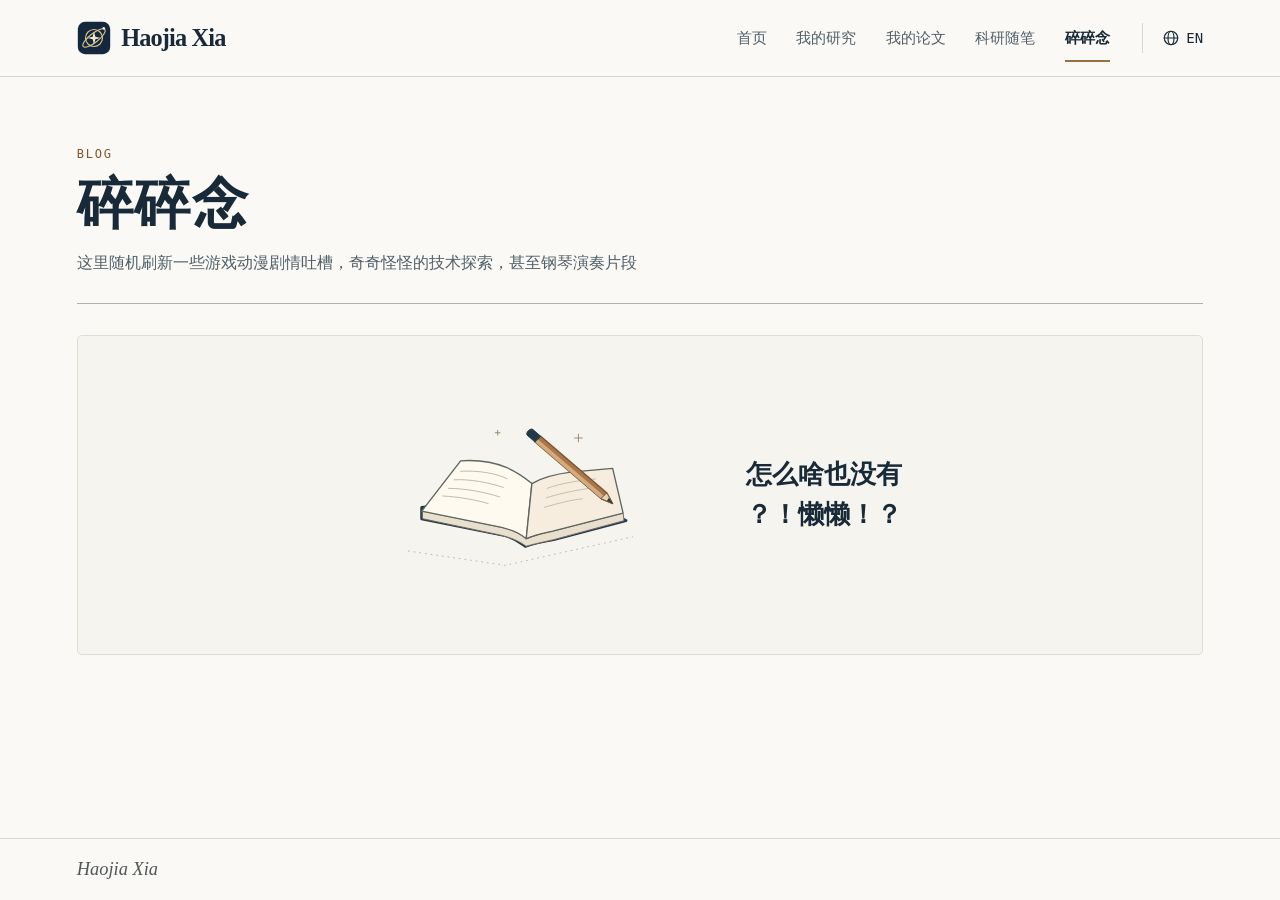
==== blog.html @ f42eec55 "Add files via upload" ====
<!doctype html>
<html lang="zh-CN">
<head>
  <meta charset="utf-8">
  <meta name="viewport" content="width=device-width, initial-scale=1">
  <meta name="theme-color" content="#faf9f6">
  <meta name="description" content="夏颢嘉的个人博客。">
  <title data-en="Blog · Haojia Xia">碎碎念 · 夏颢嘉</title>
  <link rel="icon" href="assets/mark.svg" type="image/svg+xml">
  <link rel="stylesheet" href="style.css">
  <script defer src="main.js"></script>
</head>
<body data-page="blog">
  <a class="skip" href="#main" data-en="Skip to content">跳到正文</a>
  <header class="site-header">
    <div class="container bar">
      <a class="brand" href="index.html" aria-label="夏颢嘉 · 首页" data-en-aria="Haojia Xia · Home"><img src="assets/mark.svg" width="34" height="34" alt=""><span lang="en">Haojia Xia</span></a>
      <nav aria-label="主导航" data-en-aria="Main navigation">
        <a href="index.html" data-en="Home">首页</a>
        <a href="research.html" data-en="Research">我的研究</a>
        <a href="publications.html" data-en="Papers">我的论文</a>
        <a href="notes.html" data-en="Notes">科研随笔</a>
        <a href="blog.html" aria-current="page" data-en="Blog">碎碎念</a>
      </nav>
      <button id="lang" type="button" hidden aria-label="Switch to English"><svg viewBox="0 0 24 24" class="icon" aria-hidden="true"><circle cx="12" cy="12" r="9"/><ellipse cx="12" cy="12" rx="4" ry="9"/><path d="M3 12h18"/></svg><span>EN</span></button>
    </div>
  </header>
  <main id="main">
<div class="container inner-page">
  <div class="page-head">
    <p class="overline" lang="en">Blog</p>
    <h1 data-en="Blog">碎碎念</h1>
    <p class="intro" data-en="Expect the occasional rant about game or anime plots, odd tech experiments, and even clips of me playing the piano.">这里随机刷新一些游戏动漫剧情吐槽，奇奇怪怪的技术探索，甚至钢琴演奏片段</p>
  </div>
  <section class="journal-empty" aria-labelledby="journal-status">
    <svg class="journal-sketch" viewBox="0 0 320 200" width="320" height="200" aria-hidden="true">
      <g fill="none" stroke-linecap="round" stroke-linejoin="round">
        <path d="M32 159 134 174 268 144" stroke="#adb1aa" stroke-width=".9" stroke-dasharray="1 5"/>
        <path d="m46 125 84 17c13 2 21 9 25 12 9-3 18-5 30-7l76-20-65-31-150 17z" fill="#20384a" stroke="#20384a" stroke-width="3"/>
        <path d="m47 117 83 17c14 2 21 9 27 12 7-3 17-6 27-8l74-19 1 8-74 20c-13 3-23 5-29 7-7-5-15-9-28-12l-81-17z" fill="#e8dfcf" stroke="#6f6658"/>
        <path d="m46 117 41-53c15-1 34 1 48 7 12 5 21 12 27 17l-6 58c-7-6-14-9-26-12z" fill="#fffaf0" stroke="#5d665f" stroke-width="1.4"/>
        <path d="M162 88c12-7 25-10 41-12l44-4 11 47-74 19c-14 3-22 5-28 8z" fill="#f6eddf" stroke="#5d665f" stroke-width="1.4"/>
        <path d="M87 75c18-1 38 2 49 8m-56 1c17-1 37 3 52 8m-58 1c17 0 39 4 54 9m-60-1c17 1 35 4 48 8" stroke="#bcb8a8"/>
        <path d="M178 93c16-6 34-8 51-10m-52 20c19-6 37-9 53-11m-55 21c17-5 30-8 40-9" stroke="#c4bca9"/>
        <path d="m171 38 70 60 6 11-12-5-70-60z" fill="#ab7548" stroke="#775438" stroke-width="1.4"/>
        <path d="m165 44 3-3 70 60-3 3z" fill="#d2ac7e" stroke="none"/>
        <path d="m241 98 6 11-12-5z" fill="#e9d5b4" stroke="#775438"/>
        <path d="m243 103 4 6-6-3" fill="#253b45" stroke="none"/>
        <path d="m165 44-8-7c-2-2 3-8 6-6l8 7z" fill="#213a49" stroke="#213a49"/>
        <path d="M211 36v8m-4-4h8m-89-8v5m-2.5-2.5h5" stroke="#98876e"/>
      </g>
    </svg>
    <div class="journal-message">
      <h2 id="journal-status"><span data-en="How come there’s nothing here?">怎么啥也没有</span><br><span data-en="Slacking off again?!">？！懒懒！？</span></h2>
    </div>
  </section>
</div>
  </main>
  <footer class="site-footer"><div class="container foot"><span class="signature" lang="en">Haojia Xia</span></div></footer>
</body>
</html>
---- style.css ----
:root {
  color-scheme: light;
  --paper: #faf9f6;
  --surface: #fffefb;
  --ink: #182a38;
  --muted: #515f68;
  --dim: var(--muted);
  --line: #d5d7d2;
  --copper: #805628;
  --navy: #112435;
  --serif: "STIX Two Text", Georgia, "Noto Serif SC", "Songti SC", SimSun, serif;
  --sans: "Inter", "Segoe UI", "PingFang SC", "Microsoft YaHei", sans-serif;
  --mono: "IBM Plex Mono", Consolas, monospace;
}
* { box-sizing: border-box; }
html { scroll-padding-top: 96px; }
body { margin: 0; min-height: 100vh; min-height: 100svh; display: flex; flex-direction: column; background: var(--paper); color: var(--ink); font: 1rem/1.7 var(--sans); }
main { flex: 1; }
h1,h2,h3,p,figure { margin: 0; }
h1,h2,h3 { font-family: var(--serif); }
a { color: inherit; text-underline-offset: .2em; text-decoration-thickness: 1px; }
a:hover { color: var(--copper); }
button { font: inherit; color: inherit; }
a:focus-visible, button:focus-visible, summary:focus-visible { outline: 3px solid #996923; outline-offset: 4px; }
.skip { position: fixed; left: 1rem; top: -5rem; z-index: 10; padding: .4rem .8rem; background: white; }
.skip:focus { top: 1rem; }
.container { width: min(88%, 1192px); margin-inline: auto; }
.site-header { position: sticky; top: 0; z-index: 5; background: var(--paper); border-bottom: 1px solid var(--line); }
.bar,.brand,.bar nav,#lang,.contact-links,.contact-links a,.foot { display: flex; align-items: center; }
.bar { min-height: 76px; gap: clamp(1rem, 2.5vw, 2.5rem); }
.brand { margin-right: auto; gap: .65rem; text-decoration: none; color: var(--ink); font: 600 1.52rem/1 var(--serif); letter-spacing: -.035em; white-space: nowrap; }
.brand img { width: 34px; height: 34px; }
.bar nav { gap: clamp(1.1rem, 2.3vw, 2.15rem); }
.bar nav a { position: relative; padding: 1.55rem 0; font-size: .9375rem; text-decoration: none; color: var(--muted); white-space: nowrap; }
.bar nav a:hover { color: var(--copper); }
.bar nav [aria-current="page"] { color: var(--ink); font-weight: 650; }
.bar nav [aria-current="page"]::after { content: ""; position: absolute; left: 0; right: 0; bottom: .82rem; height: 2px; background: #997044; }
#lang { cursor: pointer; gap: .4rem; padding: .4rem 0 .4rem 1.2rem; border: none; border-left: 1px solid var(--line); background: transparent; font: .875rem var(--mono); }
#lang[hidden] { display: none; }
.icon { display: inline-block; flex-shrink: 0; width: 18px; height: 18px; fill: none; stroke: currentColor; stroke-width: 1.6; stroke-linejoin: round; stroke-linecap: round; }
.profile { display: grid; grid-template-columns: 1fr 1.06fr; gap: clamp(2.5rem,5vw,4.5rem); align-items: center; padding-block: clamp(3.3rem,5.5vw,5.75rem); }
.overline { font: .75rem/1.5 var(--mono); text-transform: uppercase; letter-spacing: .15em; color: var(--copper); }
.profile .overline { display: flex; gap: .73rem; align-items: center; }
.profile .overline::before { content: ""; height: 1px; width: 26px; background: #a67b47; }
.profile h1 { font-size: clamp(3.8rem,5.6vw,5.4rem); letter-spacing: .065em; line-height: 1.18; margin: .8rem 0 0; }
.other-name { font: italic clamp(1.65rem,2.1vw,2.2rem)/1.3 var(--serif); color: #82643e; }
.affiliation { margin: 1.35rem 0 .65rem; font-weight: 650; }
.bio { color: var(--muted); line-height: 1.9; text-wrap: pretty; max-width: 31em; }
.contact-links { flex-wrap: wrap; gap: .6rem; margin-top: 1.3rem; }
.contact-links a { gap: .48rem; min-height: 2.5rem; font-size: .91rem; padding: .33rem .8rem; text-decoration: none; border: 1px solid var(--line); border-radius: 4px; }
.contact-links .email { background: var(--navy); color: #fffdf7; border-color: var(--navy); }
.email:hover { opacity: .9; }
.orcid:hover { background: #f0f0e9; }
.id-icon { background: #a5c878; color: #22351b; text-align: center; border-radius: 50%; width: 1.15rem; height: 1.15rem; font: 700 .72rem/1.15rem var(--sans); }
.atlas { overflow: hidden; border: 1px solid #bfc5c5; border-radius: 7px; background: var(--surface); }
.atlas img { width: 100%; height: auto; aspect-ratio: 840 / 540; display: block; background: var(--navy); }
.news { border-top: 1px solid #adb4b4; display: grid; grid-template-columns: 1fr 3.4fr; gap: 2rem; margin-bottom: clamp(3rem,5vw,5rem); padding-top: 1.45rem; align-items: start; }
.news h2 { margin-top: .28rem; font-size: 1.7rem; line-height: 1.35; }
.news-list { list-style: none; margin: 0; padding: 0; }
.news-list li { display: grid; grid-template-columns: 6.3rem 1fr; gap: 1.1rem; align-items: baseline; padding: .5rem 0; }
.news-list li + li { border-top: 1px solid #e2e2dc; }
.news-list time,.meta time { font: .875rem/1.55 var(--mono); color: var(--copper); }
.news-list a { text-decoration-color: #c2b49f; }
.inner-page { padding-block: clamp(2.7rem,5.3vw,5.4rem); }
.page-head { border-bottom: 1px solid #abb2b1; padding-bottom: 1.6rem; margin-bottom: 1.9rem; }
.page-head h1 { font-size: clamp(2.55rem,4.4vw,4.3rem); font-weight: 600; letter-spacing: .025em; line-height: 1.23; margin: .45rem 0 .55rem; }
.page-head p:not(.overline) { max-width: 49em; color: var(--muted); line-height: 1.85; }
.research-rows { display: grid; gap: 1.5rem; }
.research-row { display: grid; grid-template-columns: minmax(190px,.85fr) minmax(0,1.65fr); align-items: center; gap: clamp(1.3rem,3.5vw,3.7rem); padding-block: .2rem 1.6rem; border-bottom: 1px solid var(--line); }
.research-row:last-child { border-bottom: 0; }
.research-figure { min-width: 0; }
.research-figure img { border-radius: 5px; width: 100%; height: auto; display: block; }
.research-copy h2 { font-size: clamp(1.55rem,2.4vw,2.3rem); line-height: 1.35; margin: .22rem 0 .45rem; }
.research-copy p { color: var(--muted); max-width: 42em; }
.research-copy a,.paper-links a { color: var(--copper); text-decoration-color: #bbab91; }
.research-copy a { display: inline-block; margin-top: .65rem; }
.paper { max-width: 58rem; padding: .25rem 0 1.75rem; }
.paper + .paper { border-top: 1px solid var(--line); padding-top: 1.6rem; }
.paper:last-child { padding-bottom: 0; }
.meta,.paper-links { display: flex; flex-wrap: wrap; gap: .75rem; align-items: center; }
.status { padding: .08rem .5rem; border: 1px solid #d7caba; background: #f4ecde; color: #714d23; border-radius: 4px; font-size: .8125rem; }
.status.published { background: #eaf0e9; color: #34594a; border-color: #c5d4c7; }
.paper h2,.paper h3 { margin: .6rem 0 .4rem; font-size: clamp(1.55rem,2.5vw,2.25rem); line-height: 1.21; font-weight: 550; letter-spacing: -.02em; text-wrap: pretty; }
.paper h2 a,.paper h3 a { text-decoration: none; }
.authors,.venue { color: var(--muted); }
.authors strong { color: var(--ink); font-weight: 650; }
.venue { margin-top: .2rem; font-style: italic; }
.paper details { margin: .65rem 0; }
summary { cursor: pointer; width: fit-content; }
.paper summary { font-size: .925rem; color: var(--muted); }
.paper details p { max-width: 49rem; padding: .55rem 0 .25rem; color: var(--muted); }
.paper-links a { font-size: .9rem; }
.site-footer { border-top: 1px solid var(--line); }
.foot { padding-block: 1.25rem; justify-content: space-between; gap: 1rem; font-size: .875rem; color: var(--muted); }
.foot .signature { font: italic 1.15rem var(--serif); color: #4f5758; }
.foot a { text-decoration-color: #b2b4b1; }
html[lang="en"] .profile h1 { letter-spacing: -.04em; }
html[lang="en"] .other-name { font: 1.65rem var(--serif); }
html[lang="en"] .page-head .overline,html[lang="en"] .news .overline { display: none; }
@media(max-width:900px) {
  .container { width: 92%; }
  .profile { gap: 2rem; grid-template-columns: 1fr 1fr; }
  .bar { gap: 1.1rem; }
  .bar nav { gap: 1.05rem; }
  .brand { font-size: 1.3rem; }
}
@media(max-width:720px) {
  html { scroll-padding-top: 115px; }
  .bar { display: grid; grid-template-columns: 1fr auto; gap: 0; padding-top: .6rem; }
  .brand { min-height: 34px; }
  .brand img { width: 29px; height: 29px; }
  .bar nav { grid-column: 1/-1; grid-row: 2; justify-content: space-between; gap: .35rem; }
  .bar nav a { font-size: .875rem; padding: .65rem 0 .76rem; }
  .bar nav [aria-current="page"]::after { bottom: .37rem; }
  #lang { grid-column: 2; grid-row: 1; border: 0; padding: .4rem; }
  .container { width: 90%; }
  .profile { padding-block: 2.3rem; gap: 1.7rem; grid-template-columns: 1fr; }
  .profile h1 { margin-top: .5rem; }
  .affiliation { margin-top: 1rem; }
  .atlas { width: 100%; max-width: 550px; }
  .news { grid-template-columns: 1fr; gap: .6rem; }
  .news-list li { grid-template-columns: 5.4rem 1fr; gap: .55rem; }
  .research-row { grid-template-columns: minmax(0,.85fr) minmax(0,1.15fr); gap: 1.15rem; }
}
@media(max-width:520px) {
  .research-row { grid-template-columns: 1fr; gap: .8rem; }
  .news-list li { grid-template-columns: 1fr; gap: .1rem; }
  .foot { align-items: baseline; }
}
@media(max-width:350px) {
  .container { width: 93%; }
  .bar nav a { font-size: .83rem; }
}
@media(prefers-reduced-motion: reduce) { html { scroll-behavior: auto; } }
.journal-empty {
  display: flex;
  align-items: center;
  justify-content: center;
  gap: clamp(1.4rem, 5vw, 5rem);
  padding: clamp(1.75rem, 5vw, 4.25rem) 1.1rem;
  border: 1px solid #dfded5;
  border-radius: 5px;
  background: #f5f4ee;
}
.journal-sketch { width: clamp(11rem, 25vw, 19rem); height: auto; }
.journal-empty[hidden] { display: none; }
.journal-entries { max-width: 55rem; }
.journal-entry { padding: .5rem 0 2rem; }
.journal-entry + .journal-entry { border-top: 1px solid var(--line); padding-top: 1.5rem; }
.journal-entry time { color: var(--copper); font: .875rem/1.5 var(--mono); }
.journal-entry h2 { margin: .35rem 0 .7rem; line-height: 1.35; overflow-wrap: anywhere; }
.journal-entry p { white-space: pre-wrap; overflow-wrap: anywhere; color: var(--muted); line-height: 1.85; }
.journal-entry > a { display: inline-block; margin-top: .65rem; color: var(--copper); overflow-wrap: anywhere; }
.journal-entry > img, .journal-entry > video, .journal-entry > audio { display: block; max-width: 100%; margin-top: 1rem; }
.journal-entry > img, .journal-entry > video { max-height: 65vh; height: auto; object-fit: contain; border-radius: 5px; }
.journal-entry > video { background: var(--navy); }
.journal-message h2 { font-size: clamp(1.35rem, 2vw, 1.8rem); line-height: 1.55; }
@media (max-width: 660px) {
  .journal-empty { flex-direction: column; gap: .4rem; text-align: center; padding: 1.25rem 1.1rem 2rem; }
}
.news:not(:has(.news-list > li)) { display: none; }
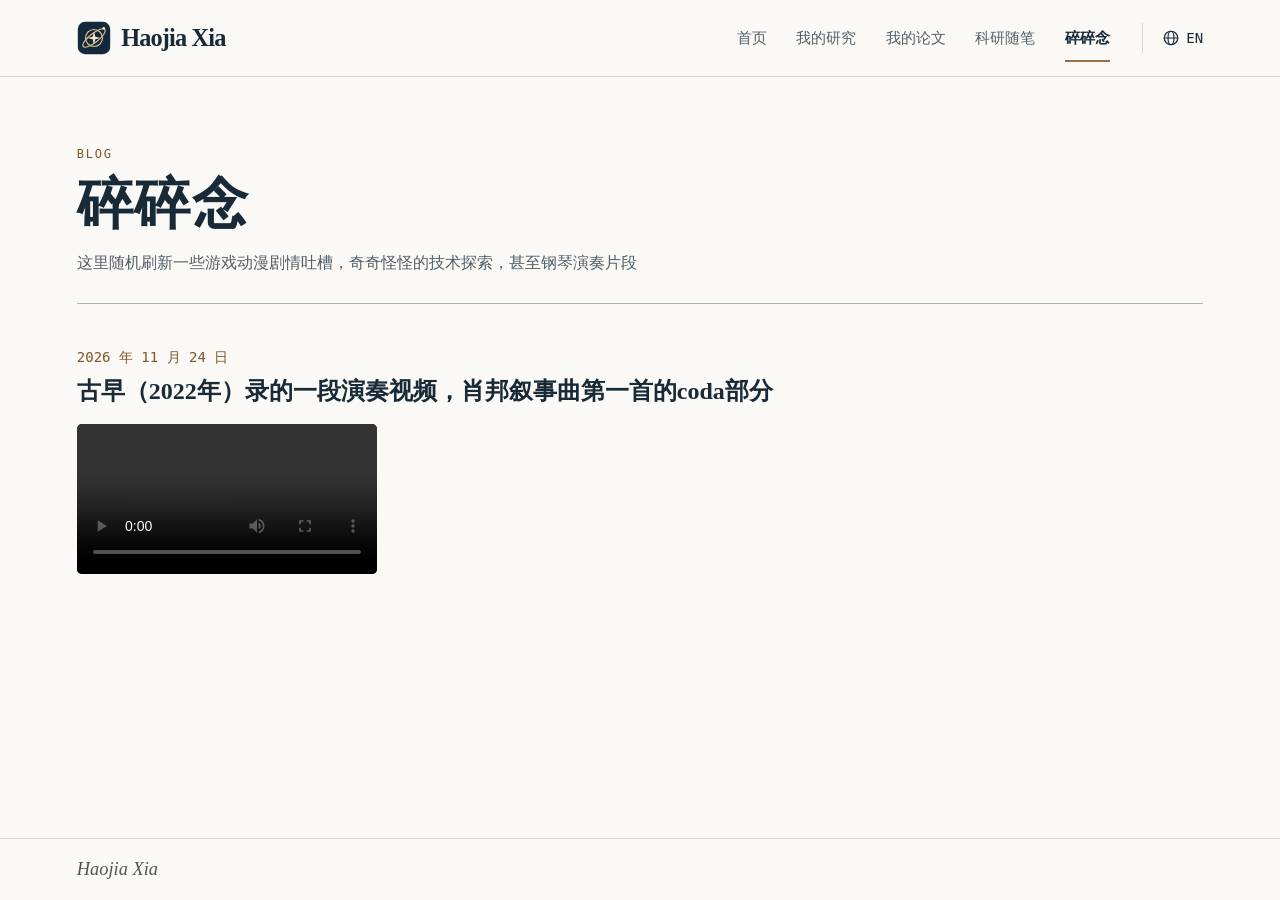
==== commit a2157b16: "Add files via upload" ====
--- a/blog.html
+++ b/blog.html
@@ -32,22 +32,22 @@
     <h1 data-en="Blog">碎碎念</h1>
     <p class="intro" data-en="Expect the occasional rant about game or anime plots, odd tech experiments, and even clips of me playing the piano.">这里随机刷新一些游戏动漫剧情吐槽，奇奇怪怪的技术探索，甚至钢琴演奏片段</p>
   </div>
-  <section class="journal-empty" aria-labelledby="journal-status">
+  <section class="journal-entries"><article class="journal-entry"><time data-en="24 November 2026" datetime="2026-11-24">2026 年 11 月 24 日</time><h2 data-en="古早（2022）年录的一段演奏视频，肖邦叙事曲第一首的coda部分">古早（2022年）录的一段演奏视频，肖邦叙事曲第一首的coda部分</h2><video src="assets/uploads/f53fb0156bd9b85d-mmexport1795484468126.mp4" controls="" preload="metadata" aria-label="mmexport1795484468126.mp4"></video></article></section><section class="journal-empty" aria-labelledby="journal-status" hidden="">
     <svg class="journal-sketch" viewBox="0 0 320 200" width="320" height="200" aria-hidden="true">
       <g fill="none" stroke-linecap="round" stroke-linejoin="round">
-        <path d="M32 159 134 174 268 144" stroke="#adb1aa" stroke-width=".9" stroke-dasharray="1 5"/>
-        <path d="m46 125 84 17c13 2 21 9 25 12 9-3 18-5 30-7l76-20-65-31-150 17z" fill="#20384a" stroke="#20384a" stroke-width="3"/>
-        <path d="m47 117 83 17c14 2 21 9 27 12 7-3 17-6 27-8l74-19 1 8-74 20c-13 3-23 5-29 7-7-5-15-9-28-12l-81-17z" fill="#e8dfcf" stroke="#6f6658"/>
-        <path d="m46 117 41-53c15-1 34 1 48 7 12 5 21 12 27 17l-6 58c-7-6-14-9-26-12z" fill="#fffaf0" stroke="#5d665f" stroke-width="1.4"/>
-        <path d="M162 88c12-7 25-10 41-12l44-4 11 47-74 19c-14 3-22 5-28 8z" fill="#f6eddf" stroke="#5d665f" stroke-width="1.4"/>
-        <path d="M87 75c18-1 38 2 49 8m-56 1c17-1 37 3 52 8m-58 1c17 0 39 4 54 9m-60-1c17 1 35 4 48 8" stroke="#bcb8a8"/>
-        <path d="M178 93c16-6 34-8 51-10m-52 20c19-6 37-9 53-11m-55 21c17-5 30-8 40-9" stroke="#c4bca9"/>
-        <path d="m171 38 70 60 6 11-12-5-70-60z" fill="#ab7548" stroke="#775438" stroke-width="1.4"/>
-        <path d="m165 44 3-3 70 60-3 3z" fill="#d2ac7e" stroke="none"/>
-        <path d="m241 98 6 11-12-5z" fill="#e9d5b4" stroke="#775438"/>
-        <path d="m243 103 4 6-6-3" fill="#253b45" stroke="none"/>
-        <path d="m165 44-8-7c-2-2 3-8 6-6l8 7z" fill="#213a49" stroke="#213a49"/>
-        <path d="M211 36v8m-4-4h8m-89-8v5m-2.5-2.5h5" stroke="#98876e"/>
+        <path d="M32 159 134 174 268 144" stroke="#adb1aa" stroke-width=".9" stroke-dasharray="1 5"></path>
+        <path d="m46 125 84 17c13 2 21 9 25 12 9-3 18-5 30-7l76-20-65-31-150 17z" fill="#20384a" stroke="#20384a" stroke-width="3"></path>
+        <path d="m47 117 83 17c14 2 21 9 27 12 7-3 17-6 27-8l74-19 1 8-74 20c-13 3-23 5-29 7-7-5-15-9-28-12l-81-17z" fill="#e8dfcf" stroke="#6f6658"></path>
+        <path d="m46 117 41-53c15-1 34 1 48 7 12 5 21 12 27 17l-6 58c-7-6-14-9-26-12z" fill="#fffaf0" stroke="#5d665f" stroke-width="1.4"></path>
+        <path d="M162 88c12-7 25-10 41-12l44-4 11 47-74 19c-14 3-22 5-28 8z" fill="#f6eddf" stroke="#5d665f" stroke-width="1.4"></path>
+        <path d="M87 75c18-1 38 2 49 8m-56 1c17-1 37 3 52 8m-58 1c17 0 39 4 54 9m-60-1c17 1 35 4 48 8" stroke="#bcb8a8"></path>
+        <path d="M178 93c16-6 34-8 51-10m-52 20c19-6 37-9 53-11m-55 21c17-5 30-8 40-9" stroke="#c4bca9"></path>
+        <path d="m171 38 70 60 6 11-12-5-70-60z" fill="#ab7548" stroke="#775438" stroke-width="1.4"></path>
+        <path d="m165 44 3-3 70 60-3 3z" fill="#d2ac7e" stroke="none"></path>
+        <path d="m241 98 6 11-12-5z" fill="#e9d5b4" stroke="#775438"></path>
+        <path d="m243 103 4 6-6-3" fill="#253b45" stroke="none"></path>
+        <path d="m165 44-8-7c-2-2 3-8 6-6l8 7z" fill="#213a49" stroke="#213a49"></path>
+        <path d="M211 36v8m-4-4h8m-89-8v5m-2.5-2.5h5" stroke="#98876e"></path>
       </g>
     </svg>
     <div class="journal-message">
